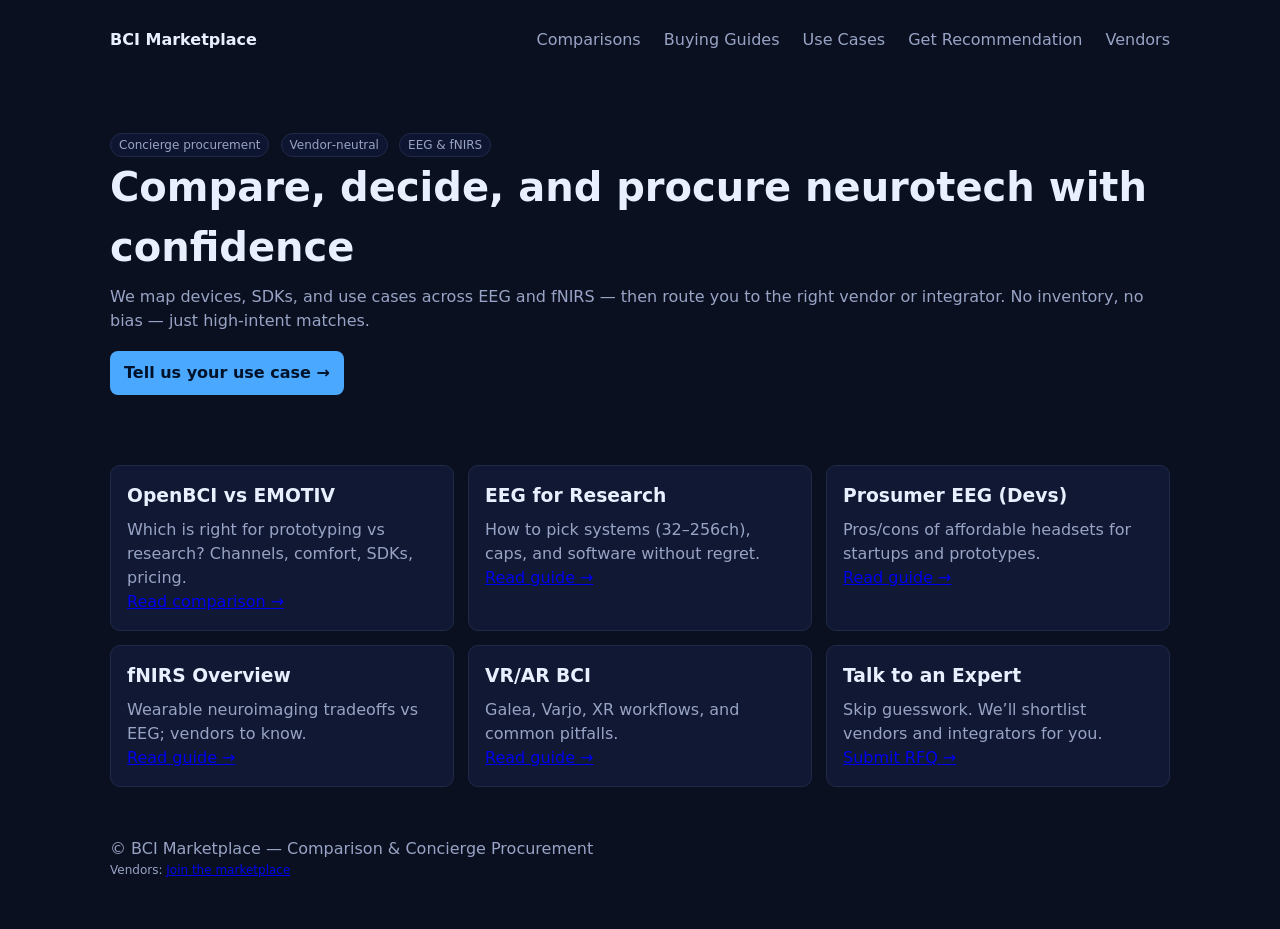
==== docs/index.html @ 8ff3d38c "feat(landing): static comparison + RFQ + vendor onboarding" ====
<!doctype html>
<html lang="en">
<head>
<meta charset="utf-8" />
<meta name="viewport" content="width=device-width, initial-scale=1" />
<title>BCI Marketplace — Compare, Decide, Procure</title>
<link rel="stylesheet" href="./style.css" />
<meta name="description" content="Compare neurotech devices (EEG, fNIRS), get expert recommendations, and connect with vetted vendors and integrators." />
</head>
<body>
  <header class="header">
    <a href="./"><strong>BCI Marketplace</strong></a>
    <nav class="nav">
      <a href="./compare/openbci-vs-emotiv.html">Comparisons</a>
      <a href="./buying-guide/eeg-research.html">Buying Guides</a>
      <a href="./use-cases/vr-bci.html">Use Cases</a>
      <a href="./rfq.html">Get Recommendation</a>
      <a href="./vendor-onboard.html">Vendors</a>
    </nav>
  </header>
  <section class="hero">
    <span class="badge">Concierge procurement</span>
    <span class="badge">Vendor‑neutral</span>
    <span class="badge">EEG & fNIRS</span>
    <h1>Compare, decide, and procure neurotech with confidence</h1>
    <p>We map devices, SDKs, and use cases across EEG and fNIRS — then route you to the right vendor or integrator. No inventory, no bias — just high‑intent matches.</p>
    <p>
      <a class="cta" href="./rfq.html">Tell us your use case →</a>
    </p>
  </section>
  <section class="grid">
    <div class="card">
      <h3>OpenBCI vs EMOTIV</h3>
      <p>Which is right for prototyping vs research? Channels, comfort, SDKs, pricing.</p>
      <p><a href="./compare/openbci-vs-emotiv.html">Read comparison →</a></p>
    </div>
    <div class="card">
      <h3>EEG for Research</h3>
      <p>How to pick systems (32–256ch), caps, and software without regret.</p>
      <p><a href="./buying-guide/eeg-research.html">Read guide →</a></p>
    </div>
    <div class="card">
      <h3>Prosumer EEG (Devs)</h3>
      <p>Pros/cons of affordable headsets for startups and prototypes.</p>
      <p><a href="./buying-guide/eeg-prosumer.html">Read guide →</a></p>
    </div>
    <div class="card">
      <h3>fNIRS Overview</h3>
      <p>Wearable neuroimaging tradeoffs vs EEG; vendors to know.</p>
      <p><a href="./buying-guide/fnirs.html">Read guide →</a></p>
    </div>
    <div class="card">
      <h3>VR/AR BCI</h3>
      <p>Galea, Varjo, XR workflows, and common pitfalls.</p>
      <p><a href="./use-cases/vr-bci.html">Read guide →</a></p>
    </div>
    <div class="card">
      <h3>Talk to an Expert</h3>
      <p>Skip guesswork. We’ll shortlist vendors and integrators for you.</p>
      <p><a href="./rfq.html">Submit RFQ →</a></p>
    </div>
  </section>
  <footer>
    <div>© BCI Marketplace — Comparison & Concierge Procurement</div>
    <div class="small">Vendors: <a href="./vendor-onboard.html">Join the marketplace</a></div>
  </footer>
</body>
</html>
---- docs/style.css ----
:root{--bg:#0b1020;--text:#e8f0ff;--muted:#98a4c5;--accent:#4aa8ff;--card:#111833;--border:#1f2a4a}
*{box-sizing:border-box}body{margin:0;font:16px/1.5 system-ui,Segoe UI,Roboto,Inter,-apple-system;background:var(--bg);color:var(--text)}
.header{max-width:1100px;margin:0 auto;padding:28px 20px;display:flex;justify-content:space-between;align-items:center}
.header a{color:var(--text);text-decoration:none}
.nav a{margin-left:18px;color:var(--muted)}
.hero{max-width:1100px;margin:24px auto;padding:28px 20px}
.hero h1{font-size:40px;margin:0 0 8px}
.hero p{color:var(--muted);margin:0 0 18px}
.cta{display:inline-block;padding:10px 14px;border-radius:8px;background:var(--accent);color:#00122a;text-decoration:none;font-weight:600}
.grid{max-width:1100px;margin:20px auto;display:grid;grid-template-columns:repeat(auto-fit,minmax(260px,1fr));gap:14px;padding:0 20px}
.card{background:var(--card);border:1px solid var(--border);border-radius:10px;padding:16px}
.card h3{margin:0 0 8px}
.card p{margin:0;color:var(--muted)}
footer{max-width:1100px;margin:30px auto;padding:20px;color:var(--muted)}
form{display:grid;gap:10px}
input,select,textarea{background:#0e1530;border:1px solid var(--border);border-radius:8px;padding:10px;color:var(--text)}
button{background:var(--accent);border:0;border-radius:8px;padding:10px 14px;color:#00122a;font-weight:700;cursor:pointer}
.small{font-size:12px;color:var(--muted)}
.badge{display:inline-block;background:#0e1530;border:1px solid var(--border);padding:2px 8px;border-radius:999px;color:var(--muted);font-size:12px;margin-right:6px}
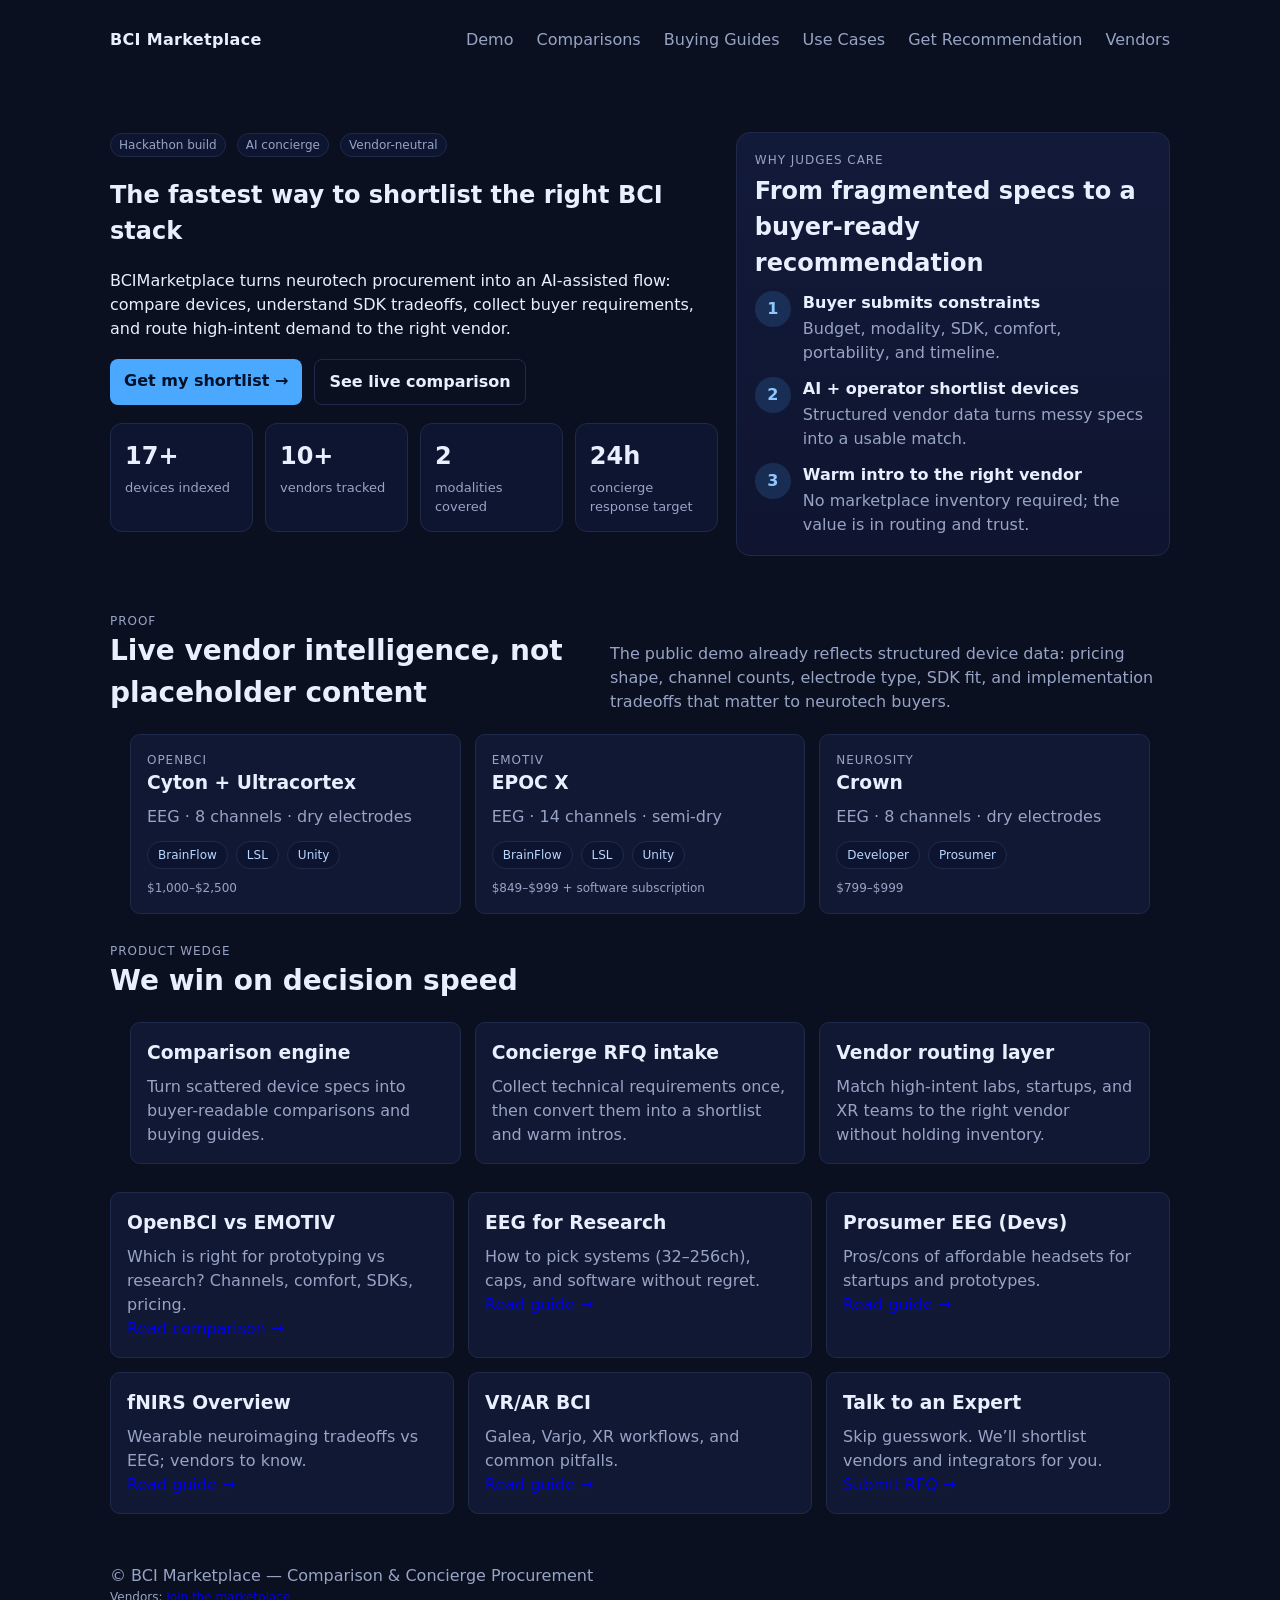
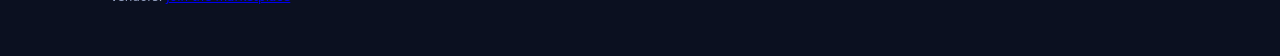
==== commit 5f51fc7f: "feat: dark/cyan neural theme HTML redesign + demo page" ====
--- a/docs/index.html
+++ b/docs/index.html
@@ -11,6 +11,7 @@
   <header class="header">
     <a href="./"><strong>BCI Marketplace</strong></a>
     <nav class="nav">
+      <a href="./demo.html">Demo</a>
       <a href="./compare/openbci-vs-emotiv.html">Comparisons</a>
       <a href="./buying-guide/eeg-research.html">Buying Guides</a>
       <a href="./use-cases/vr-bci.html">Use Cases</a>
@@ -18,15 +19,105 @@
       <a href="./vendor-onboard.html">Vendors</a>
     </nav>
   </header>
-  <section class="hero">
-    <span class="badge">Concierge procurement</span>
-    <span class="badge">Vendor‑neutral</span>
-    <span class="badge">EEG & fNIRS</span>
-    <h1>Compare, decide, and procure neurotech with confidence</h1>
-    <p>We map devices, SDKs, and use cases across EEG and fNIRS — then route you to the right vendor or integrator. No inventory, no bias — just high‑intent matches.</p>
-    <p>
-      <a class="cta" href="./rfq.html">Tell us your use case →</a>
-    </p>
+  <section class="hero-grid">
+    <div>
+      <span class="badge">Hackathon build</span>
+      <span class="badge">AI concierge</span>
+      <span class="badge">Vendor-neutral</span>
+      <h1>The fastest way to shortlist the right BCI stack</h1>
+      <p>BCIMarketplace turns neurotech procurement into an AI-assisted flow: compare devices, understand SDK tradeoffs, collect buyer requirements, and route high-intent demand to the right vendor.</p>
+      <div class="cta-row">
+        <a class="cta" href="./rfq.html">Get my shortlist →</a>
+        <a class="cta ghost" href="./compare/openbci-vs-emotiv.html">See live comparison</a>
+      </div>
+      <div class="metrics">
+        <div class="metric"><strong>17+</strong><span>devices indexed</span></div>
+        <div class="metric"><strong>10+</strong><span>vendors tracked</span></div>
+        <div class="metric"><strong>2</strong><span>modalities covered</span></div>
+        <div class="metric"><strong>24h</strong><span>concierge response target</span></div>
+      </div>
+    </div>
+    <div class="panel">
+      <div class="small caps">Why judges care</div>
+      <h3>From fragmented specs to a buyer-ready recommendation</h3>
+      <div class="steps">
+        <div class="step">
+          <strong>1</strong>
+          <div>
+            <h4>Buyer submits constraints</h4>
+            <p>Budget, modality, SDK, comfort, portability, and timeline.</p>
+          </div>
+        </div>
+        <div class="step">
+          <strong>2</strong>
+          <div>
+            <h4>AI + operator shortlist devices</h4>
+            <p>Structured vendor data turns messy specs into a usable match.</p>
+          </div>
+        </div>
+        <div class="step">
+          <strong>3</strong>
+          <div>
+            <h4>Warm intro to the right vendor</h4>
+            <p>No marketplace inventory required; the value is in routing and trust.</p>
+          </div>
+        </div>
+      </div>
+    </div>
+  </section>
+  <section class="section">
+    <div class="section-head">
+      <div>
+        <div class="small caps">Proof</div>
+        <h2>Live vendor intelligence, not placeholder content</h2>
+      </div>
+      <p class="section-copy">The public demo already reflects structured device data: pricing shape, channel counts, electrode type, SDK fit, and implementation tradeoffs that matter to neurotech buyers.</p>
+    </div>
+    <div class="grid">
+      <div class="card">
+        <div class="small caps">OpenBCI</div>
+        <h3>Cyton + Ultracortex</h3>
+        <p>EEG · 8 channels · dry electrodes</p>
+        <div class="pill-row"><span class="pill">BrainFlow</span><span class="pill">LSL</span><span class="pill">Unity</span></div>
+        <p class="small">$1,000–$2,500</p>
+      </div>
+      <div class="card">
+        <div class="small caps">EMOTIV</div>
+        <h3>EPOC X</h3>
+        <p>EEG · 14 channels · semi-dry</p>
+        <div class="pill-row"><span class="pill">BrainFlow</span><span class="pill">LSL</span><span class="pill">Unity</span></div>
+        <p class="small">$849–$999 + software subscription</p>
+      </div>
+      <div class="card">
+        <div class="small caps">Neurosity</div>
+        <h3>Crown</h3>
+        <p>EEG · 8 channels · dry electrodes</p>
+        <div class="pill-row"><span class="pill">Developer</span><span class="pill">Prosumer</span></div>
+        <p class="small">$799–$999</p>
+      </div>
+    </div>
+  </section>
+  <section class="section">
+    <div class="section-head">
+      <div>
+        <div class="small caps">Product wedge</div>
+        <h2>We win on decision speed</h2>
+      </div>
+    </div>
+    <div class="grid grid-3">
+      <div class="card">
+        <h3>Comparison engine</h3>
+        <p>Turn scattered device specs into buyer-readable comparisons and buying guides.</p>
+      </div>
+      <div class="card">
+        <h3>Concierge RFQ intake</h3>
+        <p>Collect technical requirements once, then convert them into a shortlist and warm intros.</p>
+      </div>
+      <div class="card">
+        <h3>Vendor routing layer</h3>
+        <p>Match high-intent labs, startups, and XR teams to the right vendor without holding inventory.</p>
+      </div>
+    </div>
   </section>
   <section class="grid">
     <div class="card">
--- a/docs/style.css
+++ b/docs/style.css
@@ -2,12 +2,16 @@
 *{box-sizing:border-box}body{margin:0;font:16px/1.5 system-ui,Segoe UI,Roboto,Inter,-apple-system;background:var(--bg);color:var(--text)}
 .header{max-width:1100px;margin:0 auto;padding:28px 20px;display:flex;justify-content:space-between;align-items:center}
 .header a{color:var(--text);text-decoration:none}
+.header strong{letter-spacing:.02em}
 .nav a{margin-left:18px;color:var(--muted)}
 .hero{max-width:1100px;margin:24px auto;padding:28px 20px}
 .hero h1{font-size:40px;margin:0 0 8px}
 .hero p{color:var(--muted);margin:0 0 18px}
 .cta{display:inline-block;padding:10px 14px;border-radius:8px;background:var(--accent);color:#00122a;text-decoration:none;font-weight:600}
+.cta.ghost{background:transparent;color:var(--text);border:1px solid var(--border)}
 .grid{max-width:1100px;margin:20px auto;display:grid;grid-template-columns:repeat(auto-fit,minmax(260px,1fr));gap:14px;padding:0 20px}
+.grid-2{grid-template-columns:repeat(auto-fit,minmax(320px,1fr))}
+.grid-3{grid-template-columns:repeat(auto-fit,minmax(220px,1fr))}
 .card{background:var(--card);border:1px solid var(--border);border-radius:10px;padding:16px}
 .card h3{margin:0 0 8px}
 .card p{margin:0;color:var(--muted)}
@@ -17,3 +21,24 @@
 button{background:var(--accent);border:0;border-radius:8px;padding:10px 14px;color:#00122a;font-weight:700;cursor:pointer}
 .small{font-size:12px;color:var(--muted)}
 .badge{display:inline-block;background:#0e1530;border:1px solid var(--border);padding:2px 8px;border-radius:999px;color:var(--muted);font-size:12px;margin-right:6px}
+.section{max-width:1100px;margin:28px auto;padding:0 20px}
+.section h2{margin:0;font-size:28px}
+.section-head{display:flex;justify-content:space-between;gap:16px;align-items:flex-end;margin-bottom:14px}
+.section-copy{max-width:560px;color:var(--muted);margin:0}
+.hero-grid{max-width:1100px;margin:24px auto;padding:28px 20px;display:grid;grid-template-columns:minmax(0,1.4fr) minmax(320px,1fr);gap:18px;align-items:start}
+.panel{background:linear-gradient(180deg,#121a39,#0f1530);border:1px solid var(--border);border-radius:14px;padding:18px}
+.panel h3{margin:4px 0 10px;font-size:24px}
+.caps{text-transform:uppercase;letter-spacing:.08em}
+.cta-row{display:flex;gap:12px;flex-wrap:wrap;margin:18px 0}
+.metrics{display:grid;grid-template-columns:repeat(4,1fr);gap:12px;margin-top:14px}
+.metric{background:#0e1530;border:1px solid var(--border);border-radius:12px;padding:14px}
+.metric strong{display:block;font-size:24px;margin-bottom:4px}.metric span{display:block;color:var(--muted);font-size:13px}
+.steps{display:grid;gap:12px}.step{display:grid;grid-template-columns:36px 1fr;gap:12px;align-items:start}
+.step strong{display:inline-flex;align-items:center;justify-content:center;width:36px;height:36px;border-radius:999px;background:rgba(74,168,255,.16);color:#8ec8ff}
+.step h4{margin:0 0 2px;font-size:16px}.step p{margin:0;color:var(--muted)}
+.pill-row{display:flex;gap:8px;flex-wrap:wrap;margin:12px 0 10px}.pill{display:inline-flex;border:1px solid var(--border);border-radius:999px;padding:4px 10px;background:#0d1430;color:#b9d7ff;font-size:12px}
+.table-wrap{overflow:auto;border:1px solid var(--border);border-radius:12px;background:var(--card)}
+.compare-table{width:100%;border-collapse:collapse}.compare-table th,.compare-table td{padding:14px;border-bottom:1px solid var(--border);vertical-align:top;text-align:left}.compare-table th{background:#0d1430;color:#b9d7ff;font-size:13px;text-transform:uppercase;letter-spacing:.06em}
+.fact-list{display:grid;gap:8px;margin:12px 0}.accent-card{background:linear-gradient(180deg, rgba(74,168,255,.16), rgba(17,24,51,1));}.accent-card-alt{background:linear-gradient(180deg, rgba(77,221,170,.12), rgba(17,24,51,1));}
+@media (max-width:900px){.hero-grid{grid-template-columns:1fr}.metrics{grid-template-columns:repeat(2,1fr)}.section-head{display:block}}
+@media (max-width:680px){.header{display:block}.nav{margin-top:12px;display:flex;flex-wrap:wrap;gap:10px}.nav a{margin-left:0}.hero h1{font-size:32px}.metrics{grid-template-columns:1fr}.cta-row{display:grid}}
